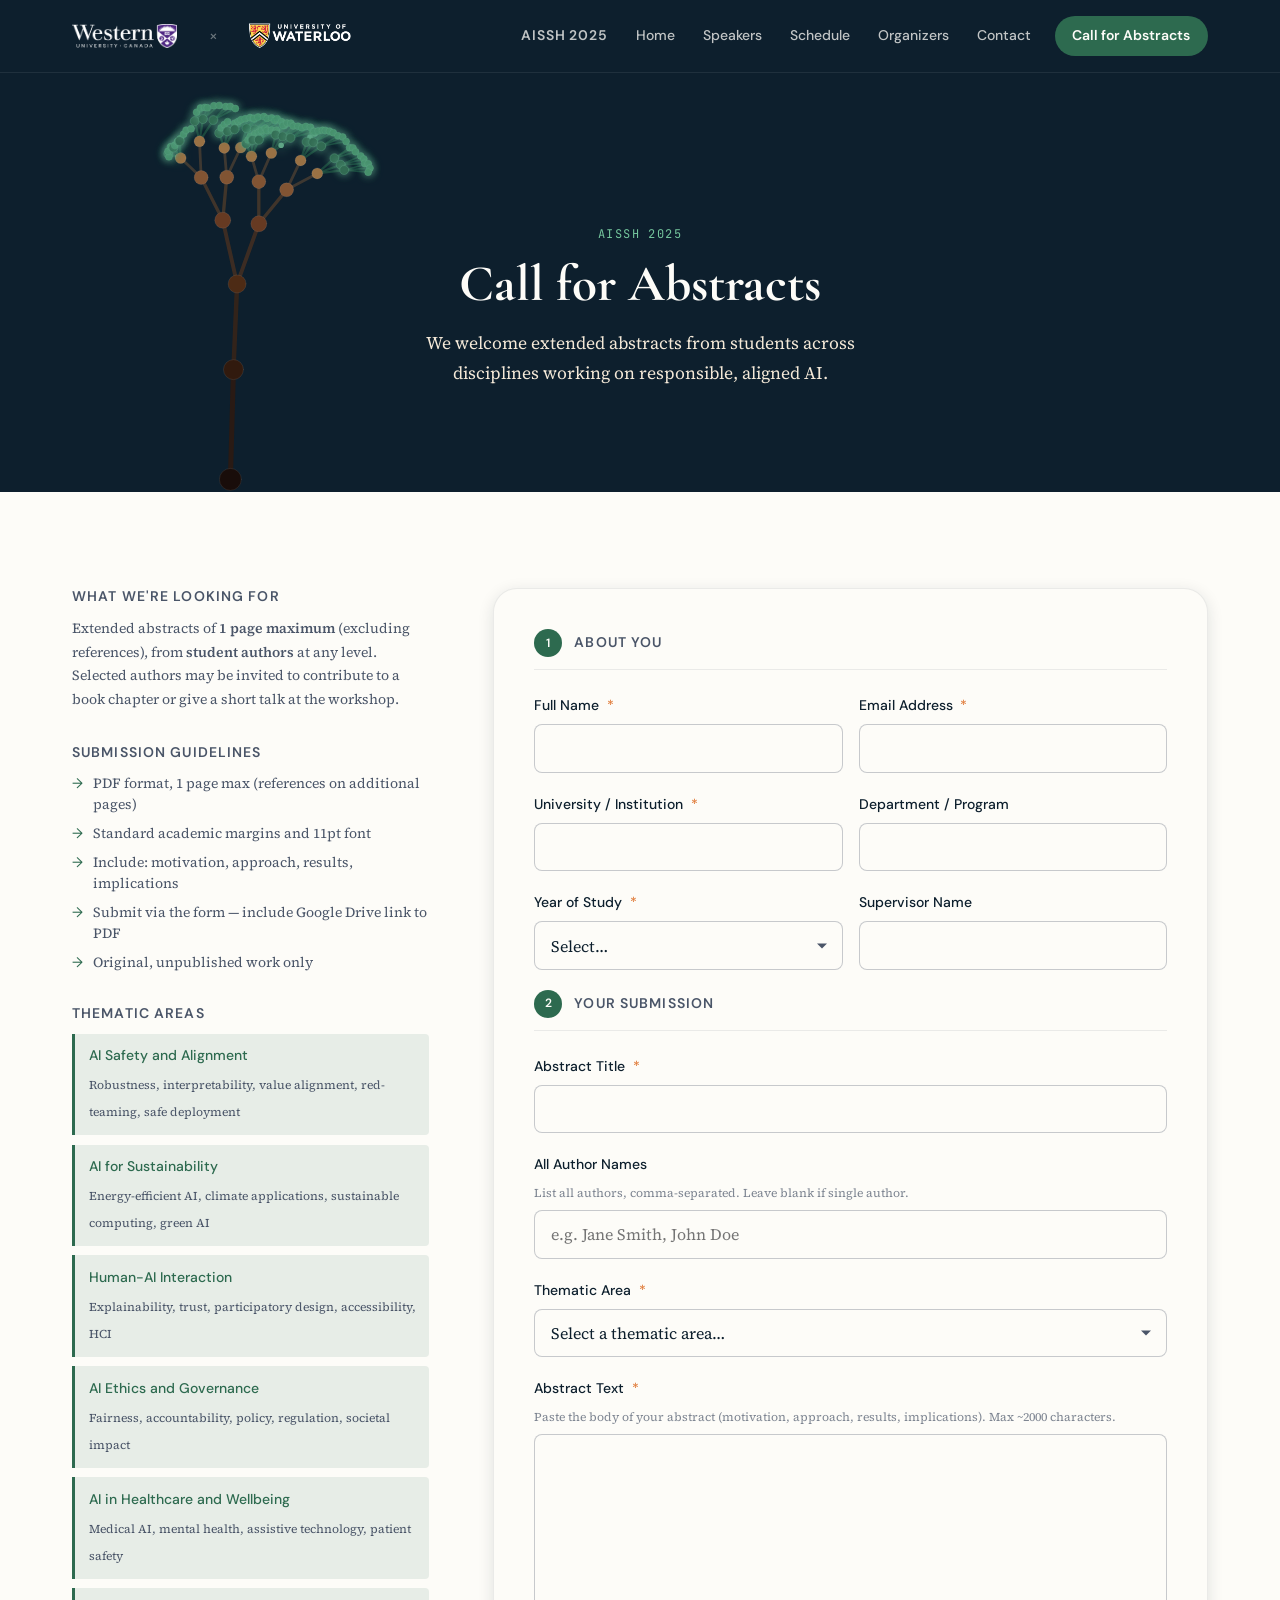
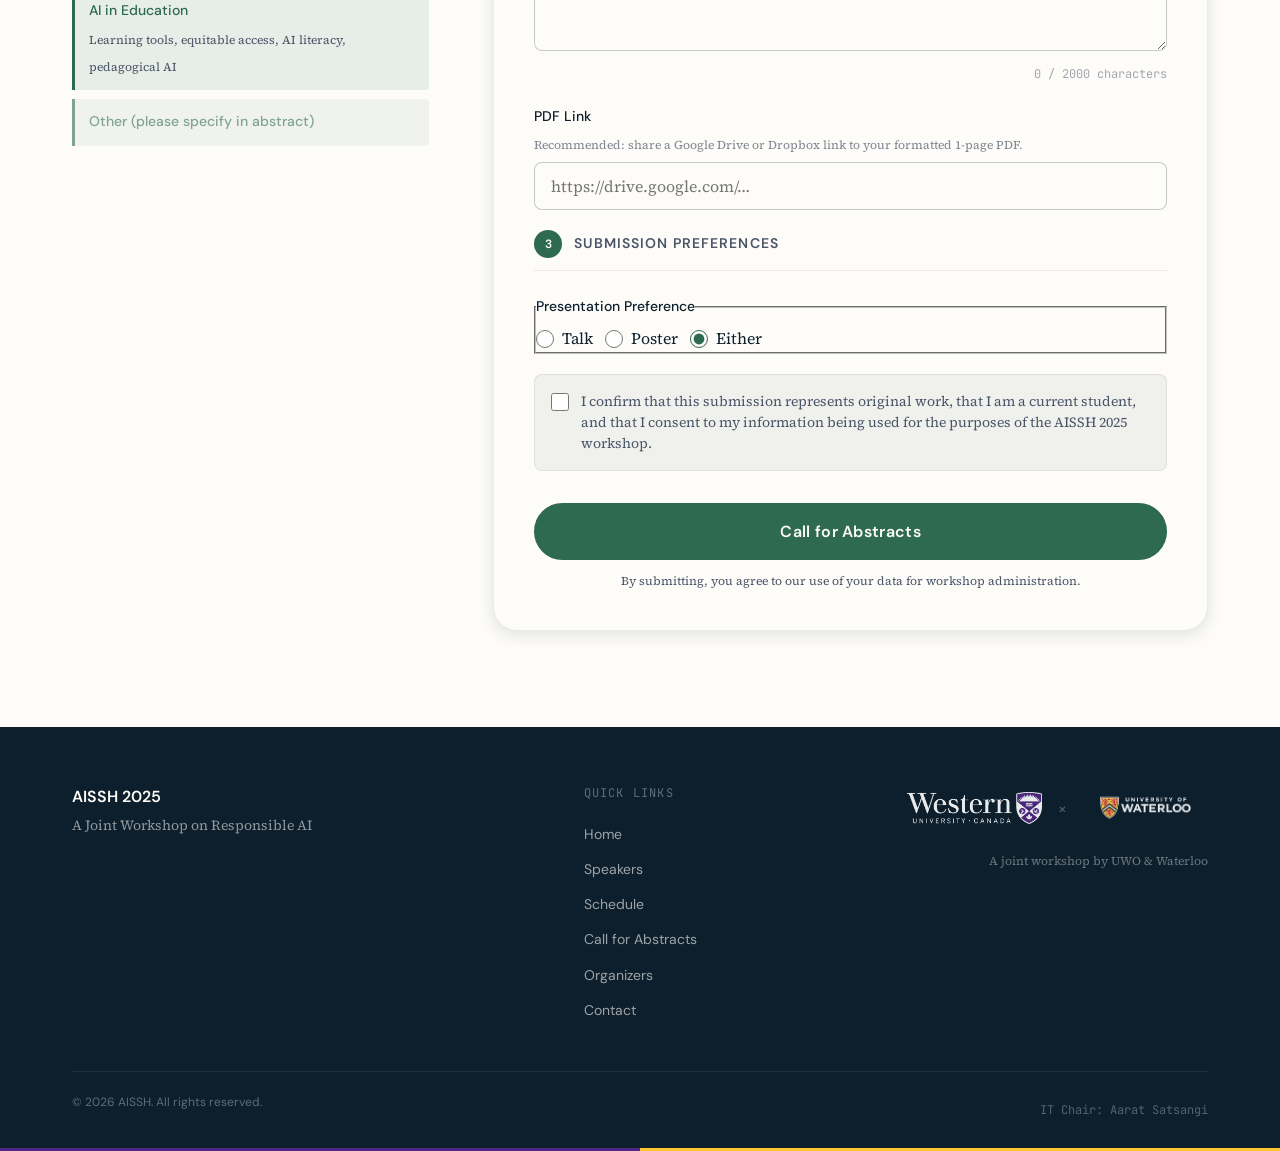
==== call-for-abstracts.html @ 4331b7d3 "Frontend v1 done" ====
<!DOCTYPE html>
<html lang="en">

<head>
  <meta charset="UTF-8">
  <meta name="viewport" content="width=device-width, initial-scale=1.0">
  <meta name="description"
    content="Call for Abstracts — submit your extended abstract to AISSH 2025. Open to students across disciplines working on AI safety, sustainability, and humanity.">
  <title>Call for Abstracts | AISSH 2025</title>

  <link rel="preconnect" href="https://fonts.googleapis.com">
  <link rel="preconnect" href="https://fonts.gstatic.com" crossorigin>
  <link
    href="https://fonts.googleapis.com/css2?family=Cormorant+Garamond:wght@600;700&family=DM+Sans:ital,opsz,wght@0,9..40,400;0,9..40,500;0,9..40,600;1,9..40,400&family=Source+Serif+4:ital,opsz,wght@0,8..60,400;0,8..60,600;1,8..60,400&family=JetBrains+Mono:wght@400&display=swap"
    rel="stylesheet">

  <link rel="stylesheet" href="css/variables.css">
  <link rel="stylesheet" href="css/base.css">
  <link rel="stylesheet" href="css/layout.css">
  <link rel="stylesheet" href="css/hero.css">
  <link rel="stylesheet" href="css/animations.css">
  <link rel="stylesheet" href="css/header.css">
  <link rel="stylesheet" href="css/footer.css">
  <link rel="stylesheet" href="css/form.css">
</head>

<body class="page-cfp">

  <header class="site-header" role="banner">
    <div class="site-header__inner">
      <a href="index.html" class="site-header__logos" aria-label="AISSH 2025 — Home">
        <img src="assets/logos/uwo-logo-rev.png" alt="University of Western Ontario" class="site-header__logo-img">
        <span class="site-header__logo-sep" aria-hidden="true">×</span>
        <img src="assets/logos/waterloo-logo-rev.png" alt="University of Waterloo" class="site-header__logo-img">
      </a>
      <span class="site-header__wordmark" aria-hidden="true">AISSH 2025</span>
      <nav class="site-nav" aria-label="Main navigation">
        <a href="index.html" class="site-nav__link" data-nav-link>Home</a>
        <a href="speakers.html" class="site-nav__link" data-nav-link>Speakers</a>
        <a href="schedule.html" class="site-nav__link" data-nav-link>Schedule</a>
        <a href="organizers.html" class="site-nav__link" data-nav-link>Organizers</a>
        <a href="contact.html" class="site-nav__link" data-nav-link>Contact</a>
        <a href="call-for-abstracts.html" class="site-nav__link site-nav__cta" data-nav-link>Call for Abstracts</a>
      </nav>
      <button class="site-header__hamburger" aria-label="Open navigation menu" aria-expanded="false"
        aria-controls="mobile-nav">
        <span></span><span></span><span></span>
      </button>
    </div>
  </header>

  <nav id="mobile-nav" class="site-nav__mobile" aria-label="Mobile navigation">
    <a href="index.html" class="site-nav__mobile-link" data-nav-link>Home</a>
    <a href="speakers.html" class="site-nav__mobile-link" data-nav-link>Speakers</a>
    <a href="schedule.html" class="site-nav__mobile-link" data-nav-link>Schedule</a>
    <a href="organizers.html" class="site-nav__mobile-link" data-nav-link>Organizers</a>
    <a href="contact.html" class="site-nav__mobile-link" data-nav-link>Contact</a>
    <a href="call-for-abstracts.html" class="site-nav__mobile-cta">Call for Abstracts</a>
  </nav>
  <main id="main-content">

    <!-- Page Hero -->
    <div class="page-hero">
      <canvas id="tree-canvas" class="hero__canvas" aria-hidden="true"></canvas>
      <div class="container">
        <span class="page-hero__label">AISSH 2025</span>
        <h1 class="page-hero__title">Call for Abstracts</h1>
        <p class="page-hero__subtitle">We welcome extended abstracts from students across disciplines working on
          responsible, aligned AI.</p>
      </div>
    </div>

    <section class="section" aria-label="Call for abstracts and submission form">
      <div class="container">
        <div class="cfp-layout">

          <!-- ── Info sidebar ─────────────────────────────── -->
          <aside aria-label="Submission information">

            <div class="cfp-info__section reveal">
              <h2 class="cfp-info__section-title">What We're Looking For</h2>
              <p style="font-size:var(--text-small); color:var(--color-slate); line-height:1.7;">
                Extended abstracts of <strong>1 page maximum</strong> (excluding references), from
                <strong>student authors</strong> at any level. Selected authors may be invited to
                contribute to a book chapter or give a short talk at the workshop.
              </p>
            </div>

            <div class="cfp-info__section reveal anim-delay-1">
              <h2 class="cfp-info__section-title">Submission Guidelines</h2>
              <ul class="cfp-guideline-list">
                <li class="cfp-guideline-item">PDF format, 1 page max (references on additional pages)</li>
                <li class="cfp-guideline-item">Standard academic margins and 11pt font</li>
                <li class="cfp-guideline-item">Include: motivation, approach, results, implications</li>
                <li class="cfp-guideline-item">Submit via the form — include Google Drive link to PDF</li>
                <li class="cfp-guideline-item">Original, unpublished work only</li>
              </ul>
            </div>

            <div class="cfp-info__section reveal anim-delay-2">
              <h2 class="cfp-info__section-title">Thematic Areas</h2>
              <div class="cfp-area-list" id="cfp-areas-list">
                <!-- Injected by form.js reading areas.json -->
                <p style="font-size:var(--text-small); color:var(--color-slate);">Loading…</p>
              </div>
            </div>

          </aside>

          <!-- ── Submission form ───────────────────────────── -->
          <div>
            <div class="submission-form-wrap reveal">

              <!-- Success banner -->
              <div id="form-success" class="form-success-banner" role="alert" aria-live="polite">
                <svg xmlns="http://www.w3.org/2000/svg" width="20" height="20" viewBox="0 0 24 24" fill="none"
                  stroke="currentColor" stroke-width="2" stroke-linecap="round" stroke-linejoin="round"
                  aria-hidden="true">
                  <polyline points="20 6 9 17 4 12" />
                </svg>
                <div>
                  <strong>Your abstract has been received!</strong><br>
                  We'll review your submission and be in touch before the notification date.
                </div>
              </div>

              <!-- Error banner -->
              <div id="form-error" class="form-error-banner" role="alert" aria-live="polite">
                <svg xmlns="http://www.w3.org/2000/svg" width="20" height="20" viewBox="0 0 24 24" fill="none"
                  stroke="currentColor" stroke-width="2" stroke-linecap="round" stroke-linejoin="round"
                  aria-hidden="true">
                  <circle cx="12" cy="12" r="10" />
                  <line x1="12" y1="8" x2="12" y2="12" />
                  <line x1="12" y1="16" x2="12.01" y2="16" />
                </svg>
                <div>There was an issue submitting your form. Please try again or email us directly.</div>
              </div>

              <!-- Hidden iframe for Google Forms POST -->
              <iframe id="submission-iframe" name="submission-iframe" title="Form submission target"
                style="display:none;" aria-hidden="true"></iframe>

              <form id="submission-form" method="POST" action="" target="submission-iframe" novalidate
                aria-label="Abstract submission form">

                <!-- ① About You -->
                <div class="form-group-header">
                  <span class="form-group-number" aria-hidden="true">1</span>
                  <span class="form-group-title">About You</span>
                </div>

                <div class="form-field-row">
                  <div class="form-field">
                    <label class="form-label" for="field-name">Full Name <span class="required"
                        aria-hidden="true">*</span></label>
                    <input class="form-input" type="text" id="field-name" name="entry.NAME" autocomplete="name" required
                      aria-required="true">
                  </div>
                  <div class="form-field">
                    <label class="form-label" for="field-email">Email Address <span class="required"
                        aria-hidden="true">*</span></label>
                    <input class="form-input" type="email" id="field-email" name="entry.EMAIL" autocomplete="email"
                      required aria-required="true">
                  </div>
                </div>

                <div class="form-field-row">
                  <div class="form-field">
                    <label class="form-label" for="field-university">University / Institution <span class="required"
                        aria-hidden="true">*</span></label>
                    <input class="form-input" type="text" id="field-university" name="entry.UNIVERSITY" required
                      aria-required="true">
                  </div>
                  <div class="form-field">
                    <label class="form-label" for="field-department">Department / Program</label>
                    <input class="form-input" type="text" id="field-department" name="entry.DEPARTMENT">
                  </div>
                </div>

                <div class="form-field-row">
                  <div class="form-field">
                    <label class="form-label" for="field-year">Year of Study <span class="required"
                        aria-hidden="true">*</span></label>
                    <div class="form-select-wrap">
                      <select class="form-select" id="field-year" name="entry.YEAR" required aria-required="true">
                        <option value="">Select…</option>
                        <option value="undergrad">Undergraduate</option>
                        <option value="masters">Master's</option>
                        <option value="phd">PhD</option>
                        <option value="postdoc">Postdoctoral</option>
                      </select>
                    </div>
                  </div>
                  <div class="form-field">
                    <label class="form-label" for="field-supervisor">Supervisor Name</label>
                    <input class="form-input" type="text" id="field-supervisor" name="entry.SUPERVISOR">
                  </div>
                </div>

                <!-- ② Your Submission -->
                <div class="form-group-header">
                  <span class="form-group-number" aria-hidden="true">2</span>
                  <span class="form-group-title">Your Submission</span>
                </div>

                <div class="form-field">
                  <label class="form-label" for="field-abstract-title">Abstract Title <span class="required"
                      aria-hidden="true">*</span></label>
                  <input class="form-input" type="text" id="field-abstract-title" name="entry.ABSTRACT_TITLE" required
                    aria-required="true">
                </div>

                <div class="form-field">
                  <label class="form-label" for="field-author-names">All Author Names</label>
                  <span class="form-hint">List all authors, comma-separated. Leave blank if single author.</span>
                  <input class="form-input" type="text" id="field-author-names" name="entry.AUTHORS"
                    placeholder="e.g. Jane Smith, John Doe">
                </div>

                <div class="form-field">
                  <label class="form-label" for="field-area">Thematic Area <span class="required"
                      aria-hidden="true">*</span></label>
                  <div class="form-select-wrap">
                    <select class="form-select" id="field-area" name="entry.AREA" required aria-required="true">
                      <option value="">Select a thematic area…</option>
                      <!-- Injected by form.js -->
                    </select>
                  </div>
                </div>

                <div class="form-field">
                  <label class="form-label" for="field-abstract">Abstract Text <span class="required"
                      aria-hidden="true">*</span></label>
                  <span class="form-hint">Paste the body of your abstract (motivation, approach, results, implications).
                    Max ~2000 characters.</span>
                  <textarea class="form-textarea" id="field-abstract" name="entry.ABSTRACT" rows="8" required
                    aria-required="true" aria-describedby="abstract-char-count"></textarea>
                  <div class="form-char-counter" id="abstract-char-count" aria-live="polite">0 / 2000 characters</div>
                </div>

                <div class="form-field">
                  <label class="form-label" for="field-pdf-link">PDF Link</label>
                  <span class="form-hint">Recommended: share a Google Drive or Dropbox link to your formatted 1-page
                    PDF.</span>
                  <input class="form-input" type="url" id="field-pdf-link" name="entry.PDF_LINK"
                    placeholder="https://drive.google.com/…">
                </div>

                <!-- ③ Preferences -->
                <div class="form-group-header">
                  <span class="form-group-number" aria-hidden="true">3</span>
                  <span class="form-group-title">Submission Preferences</span>
                </div>

                <div class="form-field">
                  <fieldset>
                    <legend class="form-label">Presentation Preference</legend>
                    <div class="form-radio-group" role="radiogroup">
                      <label class="form-radio-item">
                        <input type="radio" name="entry.PREF" value="talk" id="pref-talk">
                        <span>Talk</span>
                      </label>
                      <label class="form-radio-item">
                        <input type="radio" name="entry.PREF" value="poster" id="pref-poster">
                        <span>Poster</span>
                      </label>
                      <label class="form-radio-item">
                        <input type="radio" name="entry.PREF" value="either" id="pref-either" checked>
                        <span>Either</span>
                      </label>
                    </div>
                  </fieldset>
                </div>

                <div class="form-field">
                  <div class="form-checkbox-item">
                    <input type="checkbox" id="field-consent" name="consent" required aria-required="true">
                    <label for="field-consent">
                      I confirm that this submission represents original work, that I am a current student,
                      and that I consent to my information being used for the purposes of the AISSH 2025 workshop.
                    </label>
                  </div>
                </div>

                <!-- Submit -->
                <div class="form-submit-wrap">
                  <button type="submit" class="btn btn-primary form-submit-btn" id="form-submit-btn">
                    Call for Abstracts
                  </button>
                  <p
                    style="font-size:var(--text-caption); color:var(--color-slate); text-align:center; line-height:1.5;">
                    By submitting, you agree to our use of your data for workshop administration.
                  </p>
                </div>

              </form>
            </div>
          </div>

        </div>
      </div>
    </section>



  </main>

  <footer class="site-footer" role="contentinfo">
    <div class="container">
      <div class="site-footer__body">
        <div class="site-footer__identity">
          <p class="site-footer__conf-name">AISSH 2025</p>
          <p class="site-footer__tagline">Aligning AI for Safety, Sustainability, and Humanity</p>
        </div>
        <nav class="site-footer__nav" aria-label="Footer navigation">
          <p class="site-footer__nav-heading">Quick Links</p>
          <ul class="site-footer__nav-list">
            <li><a href="index.html" class="site-footer__nav-link">Home</a></li>
            <li><a href="speakers.html" class="site-footer__nav-link">Speakers</a></li>
            <li><a href="schedule.html" class="site-footer__nav-link">Schedule</a></li>
            <li><a href="call-for-abstracts.html" class="site-footer__nav-link">Call for Abstracts</a></li>
            <li><a href="organizers.html" class="site-footer__nav-link">Organizers</a></li>
            <li><a href="contact.html" class="site-footer__nav-link">Contact</a></li>
          </ul>
        </nav>
        <div class="site-footer__universities">
          <div class="site-footer__uni-strip">
            <img src="assets/logos/uwo-logo-rev.png" alt="University of Western Ontario" class="site-footer__uni-logo">
            <span class="site-footer__uni-sep" aria-hidden="true">×</span>
            <img src="assets/logos/waterloo-logo-rev.png" alt="University of Waterloo" class="site-footer__uni-logo">
          </div>
          <p class="site-footer__uni-label">A joint workshop by UWO &amp; Waterloo</p>
        </div>
      </div>
      <div class="site-footer__bottom">
        <p class="site-footer__copyright">© <span class="footer-year">2025</span> AISSH. All rights reserved.</p>
        <p class="site-footer__credit">IT Chair: Aarat Satsangi</p>
      </div>
    </div>
    <div class="site-footer__uni-bar" aria-hidden="true"></div>
  </footer>

  <script src="js/main.js"></script>
  <script src="js/form.js"></script>
  <script src="js/tree.js"></script>
</body>

</html>
---- css/variables.css ----
/* ============================================================
   VARIABLES.CSS — Design Tokens & CSS Custom Properties
   ============================================================ */

:root {
  /* ——— Colour Palette ——— */
  --color-deep:        #0D1F2D;
  --color-forest:      #2D6A4F;
  --color-sage:        #74C69D;
  --color-sand:        #F4E9D8;
  --color-amber:       #E07B39;
  --color-slate:       #4A5568;
  --color-white:       #FDFCF8;

  /* Transparent variants */
  --color-deep-05:     rgba(13, 31, 45, 0.05);
  --color-deep-08:     rgba(13, 31, 45, 0.08);
  --color-deep-12:     rgba(13, 31, 45, 0.12);
  --color-deep-20:     rgba(13, 31, 45, 0.20);
  --color-forest-10:   rgba(45, 106, 79, 0.10);
  --color-forest-15:   rgba(45, 106, 79, 0.15);
  --color-amber-10:    rgba(224, 123, 57, 0.10);
  --color-amber-15:    rgba(224, 123, 57, 0.15);
  --color-white-10:    rgba(253, 252, 248, 0.10);
  --color-white-80:    rgba(253, 252, 248, 0.80);

  /* University Accents — footer & co-branding only */
  --color-uwo:         #4F2683;
  --color-waterloo:    #FFC72C;

  /* ——— Typography ——— */
  --font-display: 'Cormorant Garamond', Georgia, 'Times New Roman', serif;
  --font-heading:  'DM Sans', system-ui, -apple-system, sans-serif;
  --font-body:     'Source Serif 4', Georgia, 'Times New Roman', serif;
  --font-mono:     'JetBrains Mono', 'Courier New', Courier, monospace;

  /* ——— Type Scale ——— */
  --text-hero:    clamp(2.8rem, 6vw, 5rem);
  --text-h2:      clamp(1.75rem, 3vw, 2.5rem);
  --text-h3:      clamp(1.2rem, 2vw, 1.5rem);
  --text-body:    1rem;
  --text-small:   0.875rem;
  --text-caption: 0.75rem;

  /* ——— Line Heights ——— */
  --lh-hero:  1.05;
  --lh-h2:    1.2;
  --lh-h3:    1.3;
  --lh-body:  1.7;

  /* ——— Spacing ——— */
  --section-py:     clamp(4rem, 8vw, 6rem);
  --container-max:  1200px;
  --container-px:   clamp(1rem, 4vw, 2rem);
  --card-gap:       1.5rem;
  --header-height:  72px;

  /* ——— Border Radius ——— */
  --radius-sm:   4px;
  --radius-md:   8px;
  --radius-lg:   16px;
  --radius-xl:   24px;
  --radius-full: 9999px;

  /* ——— Shadows ——— */
  --shadow-sm:  0 1px 3px var(--color-deep-08);
  --shadow-md:  0 4px 16px var(--color-deep-12);
  --shadow-lg:  0 8px 32px var(--color-deep-20);

  /* ——— Transitions ——— */
  --transition-fast: 150ms ease;
  --transition-base: 300ms ease;
  --transition-slow: 500ms ease;

  /* ——— Z-Index Scale ——— */
  --z-base:    1;
  --z-card:    10;
  --z-header:  100;
  --z-modal:   200;
  --z-overlay: 190;
}
---- css/base.css ----
/* ============================================================
   BASE.CSS — Reset, Typography, Global Element Styles
   ============================================================ */

/* ——— CSS Reset ——— */
*, *::before, *::after {
  box-sizing: border-box;
  margin: 0;
  padding: 0;
}

html {
  scroll-behavior: smooth;
  font-size: 16px;
  -webkit-text-size-adjust: 100%;
}

body {
  font-family: var(--font-body);
  font-size: var(--text-body);
  line-height: var(--lh-body);
  color: var(--color-deep);
  background-color: var(--color-white);
  -webkit-font-smoothing: antialiased;
  -moz-osx-font-smoothing: grayscale;
}

img, svg, video {
  display: block;
  max-width: 100%;
}

a {
  color: var(--color-forest);
  text-decoration: none;
  transition: color var(--transition-fast);
}

a:hover {
  color: var(--color-amber);
}

a:focus-visible {
  outline: 2px solid var(--color-amber);
  outline-offset: 3px;
  border-radius: var(--radius-sm);
}

ul, ol {
  list-style: none;
}

button {
  cursor: pointer;
  border: none;
  background: none;
  font-family: inherit;
}

button:focus-visible {
  outline: 2px solid var(--color-amber);
  outline-offset: 3px;
  border-radius: var(--radius-sm);
}

input, textarea, select {
  font-family: inherit;
  font-size: inherit;
}

/* ——— Typography ——— */
h1, h2, h3, h4, h5, h6 {
  font-family: var(--font-heading);
  line-height: var(--lh-h2);
  color: var(--color-deep);
}

h1 { font-size: var(--text-h2); font-weight: 600; }
h2 { font-size: var(--text-h2); font-weight: 600; }
h3 { font-size: var(--text-h3); font-weight: 500; line-height: var(--lh-h3); }

p { margin-bottom: 1rem; }
p:last-child { margin-bottom: 0; }

strong { font-weight: 600; }
em { font-style: italic; }

/* ——— Section Heading Pattern ——— */
.section-label {
  font-family: var(--font-mono);
  font-size: var(--text-caption);
  letter-spacing: 0.12em;
  text-transform: uppercase;
  color: var(--color-forest);
  margin-bottom: 0.5rem;
  display: block;
}

.section-title {
  font-family: var(--font-heading);
  font-size: var(--text-h2);
  font-weight: 600;
  color: var(--color-deep);
  line-height: var(--lh-h2);
  margin-bottom: 1rem;
}

.section-subtitle {
  font-family: var(--font-body);
  font-size: 1.1rem;
  color: var(--color-slate);
  line-height: var(--lh-body);
  max-width: 56ch;
}

/* ——— Split Rule Divider ——— */
.split-rule {
  display: flex;
  height: 3px;
  border: none;
  margin: 0;
  gap: 0;
}

.split-rule::before,
.split-rule,
.split-rule::after {
  content: '';
  display: block;
}

/* Used as a standalone element */
hr.split-rule {
  width: 100%;
  height: 3px;
  background: linear-gradient(
    to right,
    var(--color-forest) 33.3%,
    var(--color-deep)   33.3% 66.6%,
    var(--color-amber)  66.6%
  );
  border: none;
  margin: 0;
}

/* ——— Button Styles ——— */
.btn {
  display: inline-flex;
  align-items: center;
  gap: 0.5rem;
  padding: 0.75rem 1.5rem;
  border-radius: var(--radius-full);
  font-family: var(--font-heading);
  font-size: var(--text-small);
  font-weight: 600;
  letter-spacing: 0.02em;
  text-decoration: none;
  transition: background-color var(--transition-base),
              color var(--transition-base),
              box-shadow var(--transition-base),
              transform var(--transition-fast);
  cursor: pointer;
  border: 2px solid transparent;
}

.btn:hover {
  transform: translateY(-2px);
}

.btn:active {
  transform: translateY(0);
}

.btn-primary {
  background-color: var(--color-forest);
  color: var(--color-white);
  border-color: var(--color-forest);
}

.btn-primary:hover {
  background-color: #245c42;
  border-color: #245c42;
  color: var(--color-white);
  box-shadow: var(--shadow-md);
}

.btn-outline {
  background-color: transparent;
  color: var(--color-white);
  border-color: var(--color-white);
}

.btn-outline:hover {
  background-color: var(--color-white);
  color: var(--color-deep);
  box-shadow: var(--shadow-md);
}

.btn-outline-dark {
  background-color: transparent;
  color: var(--color-deep);
  border-color: var(--color-deep);
}

.btn-outline-dark:hover {
  background-color: var(--color-deep);
  color: var(--color-white);
}

.btn-amber {
  background-color: var(--color-amber);
  color: var(--color-white);
  border-color: var(--color-amber);
}

.btn-amber:hover {
  background-color: #c96a2a;
  border-color: #c96a2a;
  color: var(--color-white);
  box-shadow: var(--shadow-md);
}

/* ——— Badge ——— */
.badge {
  display: inline-flex;
  align-items: center;
  padding: 0.2rem 0.65rem;
  border-radius: var(--radius-full);
  font-family: var(--font-mono);
  font-size: var(--text-caption);
  font-weight: 400;
  letter-spacing: 0.04em;
  text-transform: uppercase;
}

.badge-confirmed {
  background-color: var(--color-forest-10);
  color: var(--color-forest);
}

/* ——— Utilities ——— */
.visually-hidden {
  position: absolute;
  width: 1px;
  height: 1px;
  margin: -1px;
  padding: 0;
  overflow: hidden;
  clip: rect(0, 0, 0, 0);
  white-space: nowrap;
  border: 0;
}

.text-center { text-align: center; }
.text-left   { text-align: left; }

.mt-sm { margin-top: 0.5rem; }
.mt-md { margin-top: 1rem; }
.mt-lg { margin-top: 2rem; }
---- css/layout.css ----
/* ============================================================
   LAYOUT.CSS — Containers, Grid, Section Wrappers
   ============================================================ */

/* ——— Container ——— */
.container {
  width: 100%;
  max-width: var(--container-max);
  margin-inline: auto;
  padding-inline: var(--container-px);
}

/* ——— Section Wrapper ——— */
.section {
  padding-block: var(--section-py);
}

.section--sand {
  background-color: var(--color-sand);
}

.section--deep {
  background-color: var(--color-deep);
  color: var(--color-white);
}

.section--forest {
  background-color: var(--color-forest);
  color: var(--color-white);
}

/* ——— Section Header ——— */
.section-header {
  margin-bottom: 3rem;
}

.section-header--center {
  text-align: center;
}

.section-header--center .section-subtitle {
  margin-inline: auto;
}

/* ——— Page Hero (inner pages) ——— */
.page-hero {
  background-color: var(--color-deep);
  color: var(--color-white);
  padding-top: calc(var(--header-height) + 5rem);
  padding-bottom: 4.5rem;
  min-height: 420px;
  position: relative;
  overflow: hidden;
}

.page-hero::before {
  display: none;
}

.page-hero .container {
  position: relative;
  z-index: 2;                 /* above canvas (z-index:0) */
  text-align: center;
  width: 100%;
}

.page-hero__label {
  font-family: var(--font-mono);
  font-size: var(--text-caption);
  letter-spacing: 0.12em;
  text-transform: uppercase;
  color: var(--color-sage);
  display: block;
  margin-bottom: 0.75rem;
}

.page-hero__title {
  font-family: var(--font-display);
  font-size: clamp(2rem, 4vw, 3.5rem);
  font-weight: 700;
  line-height: 1.1;
  color: var(--color-white);
  margin-bottom: 1rem;
}

.page-hero__subtitle {
  font-family: var(--font-body);
  font-size: 1.1rem;
  color: var(--color-sand);
  max-width: 52ch;
  line-height: var(--lh-body);
  margin-inline: auto;        /* centre the constrained subtitle */
}

/* ——— Divider ——— */
.section-divider {
  margin-block: 0;
}

/* ——— Card Grids ——— */
.card-grid {
  display: grid;
  gap: var(--card-gap);
}

.card-grid--3 {
  grid-template-columns: repeat(3, 1fr);
}

.card-grid--2 {
  grid-template-columns: repeat(2, 1fr);
}

.card-grid--4 {
  grid-template-columns: repeat(4, 1fr);
}

/* ——— Responsive Grid Breakpoints ——— */
@media (max-width: 1024px) {
  .card-grid--4 { grid-template-columns: repeat(2, 1fr); }
  .card-grid--3 { grid-template-columns: repeat(2, 1fr); }
}

@media (max-width: 640px) {
  .card-grid--4,
  .card-grid--3,
  .card-grid--2 { grid-template-columns: 1fr; }
}

/* ——— Two Column Layout ——— */
.two-col {
  display: grid;
  grid-template-columns: 1fr 1fr;
  gap: 4rem;
  align-items: start;
}

@media (max-width: 768px) {
  .two-col {
    grid-template-columns: 1fr;
    gap: 2rem;
  }
}

/* ——— Flex utilities ——— */
.flex-center {
  display: flex;
  align-items: center;
  justify-content: center;
}

.flex-between {
  display: flex;
  align-items: center;
  justify-content: space-between;
}

.flex-gap-sm { gap: 0.5rem; }
.flex-gap-md { gap: 1rem; }
.flex-gap-lg { gap: 1.5rem; }

/* ——— Main content offset for sticky header ——— */
main {
  padding-top: var(--header-height);
}

/* Home page hero doesn't need offset — it's full-viewport */
body.page-home main {
  padding-top: 0;
}
---- css/hero.css ----
/* ============================================================
   HERO.CSS — Homepage Hero Section
   ============================================================ */

.hero {
  position: relative;
  min-height: 100svh;
  min-height: 100vh;
  display: flex;
  flex-direction: column;
  justify-content: center;
  background-color: var(--color-deep);
  background-image:
    radial-gradient(ellipse 80% 60% at 20% 40%, rgba(45, 106, 79, 0.12) 0%, transparent 70%);
  overflow: hidden;
  color: var(--color-white);
}

/* ——— Neural-tree canvas ——— */
.hero__canvas {
  position: absolute;
  inset: 0;
  width: 100%;
  height: 100%;
  pointer-events: none;
  z-index: 0;
  opacity: 0.8; /* matches ctrl-trees default value */
  transition: opacity 0.1s;
}


/* ——— Background texture (disabled) ——— */
.hero__texture {
  display: none;
}

/* Bottom gradient overlay removed */

/* ——— Content — centered above the tree ——— */
.hero__content {
  position: relative;
  z-index: 2;
  width: 100%;
  max-width: var(--container-max);
  margin-inline: auto;
  padding-inline: var(--container-px);
  padding-top: calc(var(--header-height) + 2rem);
  padding-bottom: 6rem;
  text-align: center;
}

/* ——— Pre-headline tag ——— */
.hero__eyebrow {
  display: inline-flex;
  align-items: center;
  justify-content: center;
  gap: 0.5rem;
  font-family: var(--font-mono);
  font-size: var(--text-caption);
  letter-spacing: 0.12em;
  text-transform: uppercase;
  color: var(--color-sage);
  margin-bottom: 1.5rem;
}

.hero__eyebrow::before {
  content: '';
  display: block;
  width: 24px;
  height: 1px;
  background-color: var(--color-sage);
}

/* ——— Headline ——— */
.hero__headline {
  font-family: var(--font-display);
  font-size: var(--text-hero);
  font-weight: 700;
  line-height: var(--lh-hero);
  color: var(--color-white);
  margin-bottom: 1.25rem;
  max-width: 18ch;
  margin-inline: auto; /* centre the constrained headline */
}

/* Stagger animation on words */
.hero__headline .word {
  display: inline-block;
  animation: fadeInUp 0.7s ease both;
}

/* ——— Subline ——— */
.hero__subline {
  font-family: var(--font-heading);
  font-size: clamp(1rem, 2vw, 1.2rem);
  color: rgba(253, 252, 248, 0.65);
  margin-bottom: 2.5rem;
  max-width: 48ch;
  line-height: 1.6;
  margin-inline: auto;
}

/* ——— CTA group ——— */
.hero__ctas {
  display: flex;
  align-items: center;
  justify-content: center;
  gap: 1rem;
  flex-wrap: wrap;
}

/* ——— Scroll chevron ——— */
.hero__scroll {
  position: absolute;
  bottom: 2.5rem;
  left: 50%;
  transform: translateX(-50%);
  z-index: 3;
  display: flex;
  flex-direction: column;
  align-items: center;
  gap: 0.35rem;
  color: rgba(253, 252, 248, 0.35);
  font-family: var(--font-mono);
  font-size: var(--text-caption);
  letter-spacing: 0.1em;
  text-transform: uppercase;
  text-decoration: none;
}

.hero__scroll svg {
  animation: chevronBounce 1.8s ease-in-out infinite;
}


/* ——— Decorative accent line ——— */
.hero__accent {
  display: block;
  width: 64px;
  height: 3px;
  background: linear-gradient(to right, var(--color-forest), var(--color-amber));
  border-radius: var(--radius-full);
  margin-bottom: 2rem;
  margin-inline: auto;
}

/* ——— Responsive ——— */
@media (max-width: 768px) {
  .hero__content {
    max-width: 100%;
    padding-bottom: 5rem;
  }

  .hero__ctas {
    flex-direction: column;
    align-items: center;
  }

  .hero__scroll {
    bottom: 1.5rem;
  }
}
---- css/animations.css ----
/* ============================================================
   ANIMATIONS.CSS — Keyframes & Motion Utilities
   ============================================================ */

/* ——— Keyframes ——— */
@keyframes fadeInUp {
  from { opacity: 0; transform: translateY(24px); }
  to   { opacity: 1; transform: translateY(0); }
}

@keyframes fadeIn {
  from { opacity: 0; }
  to   { opacity: 1; }
}

@keyframes slideInLeft {
  from { opacity: 0; transform: translateX(-24px); }
  to   { opacity: 1; transform: translateX(0); }
}

@keyframes slideInRight {
  from { opacity: 0; transform: translateX(24px); }
  to   { opacity: 1; transform: translateX(0); }
}

@keyframes chevronBounce {
  0%, 100% { transform: translateY(0); }
  50%       { transform: translateY(6px); }
}

@keyframes pulseRing {
  0%   { transform: scale(1);   opacity: 0.6; }
  100% { transform: scale(1.4); opacity: 0; }
}

@keyframes spinnerRotate {
  to { transform: rotate(360deg); }
}

/* ——— Animation Utility Classes ——— */
.anim-fade-up {
  animation: fadeInUp 0.7s ease both;
}

.anim-delay-1 { animation-delay: 0.1s; }
.anim-delay-2 { animation-delay: 0.2s; }
.anim-delay-3 { animation-delay: 0.35s; }
.anim-delay-4 { animation-delay: 0.5s; }
.anim-delay-5 { animation-delay: 0.65s; }

.anim-fade-in {
  animation: fadeIn 0.6s ease both;
}

/* ——— Scroll-triggered reveal (JS adds .revealed) ——— */
.reveal {
  opacity: 0;
  transform: translateY(20px);
  transition: opacity 0.6s ease, transform 0.6s ease;
}
.reveal.revealed {
  opacity: 1;
  transform: translateY(0);
}

/* ——— Respect reduced motion ——— */
@media (prefers-reduced-motion: reduce) {
  *,
  *::before,
  *::after {
    animation-duration: 0.01ms !important;
    animation-iteration-count: 1 !important;
    transition-duration: 0.01ms !important;
  }

  .reveal {
    opacity: 1;
    transform: none;
    transition: none;
  }
}
---- css/header.css ----
/* ============================================================
   HEADER.CSS — Sticky Navigation
   ============================================================ */

.site-header {
  position: fixed;
  top: 0;
  left: 0;
  right: 0;
  height: var(--header-height);
  z-index: var(--z-header);
  transition: background-color var(--transition-base),
    box-shadow var(--transition-base),
    backdrop-filter var(--transition-base);
}

/* Transparent state (on hero) */
.site-header--transparent {
  background-color: transparent;
}

/* Solid state (after scroll) */
.site-header--solid {
  background-color: var(--color-deep);
  box-shadow: 0 1px 0 rgba(253, 252, 248, 0.08);
  backdrop-filter: blur(12px);
}

/* Non-home pages always solid */
.site-header--always-solid {
  background-color: var(--color-deep);
  box-shadow: 0 1px 0 rgba(253, 252, 248, 0.08);
}

/* ——— Inner layout — 3-column grid ——— */
.site-header__inner {
  display: grid;
  grid-template-columns: 1fr auto 1fr;
  align-items: center;
  height: 100%;
  padding-inline: var(--container-px);
  max-width: var(--container-max);
  margin-inline: auto;
  gap: 1rem;
}

/* ——— Logo Strip ——— */
.site-header__logos {
  display: flex;
  align-items: center;
  gap: 0.75rem;
  text-decoration: none;
  flex-shrink: 0;
}

.site-header__logo-img {
  width: auto;
  max-width: 250px;
  object-fit: contain;
  object-position: center;
  vertical-align: middle;
}

.site-header__logo-img[src*="uwo"] {
  height: 25px;
  margin-right: 20px;
  /* Western logo is wide/tall, visually shrink it slightly */
}

.site-header__logo-img[src*="waterloo"] {
  height: 56px;
  /* Waterloo logo is mostly padding/wide, visually scale it up */
}

.site-header__logo-sep {
  font-family: var(--font-heading);
  font-size: 1rem;
  color: rgba(253, 252, 248, 0.4);
  user-select: none;
}

/* ——— Wordmark (centre column) ——— */
.site-header__wordmark {
  font-family: var(--font-heading);
  font-size: var(--text-small);
  font-weight: 600;
  letter-spacing: 0.06em;
  text-transform: uppercase;
  color: rgba(253, 252, 248, 0.75);
  white-space: nowrap;
  pointer-events: none;
  text-align: center;
  /* No position:absolute — sits naturally in centre grid column */
}

/* ——— Navigation (right column) ——— */
.site-nav {
  display: flex;
  align-items: center;
  justify-content: flex-end;
  gap: 0.25rem;
}

.site-nav__link {
  font-family: var(--font-heading);
  font-size: var(--text-small);
  font-weight: 500;
  color: rgba(253, 252, 248, 0.75);
  padding: 0.4rem 0.75rem;
  border-radius: var(--radius-sm);
  text-decoration: none;
  transition: color var(--transition-fast), background-color var(--transition-fast);
}

.site-nav__link:hover,
.site-nav__link[aria-current="page"] {
  color: var(--color-white);
  background-color: var(--color-white-10);
}

.site-nav__cta {
  margin-left: 0.5rem;
  padding: 0.5rem 1.1rem;
  background-color: var(--color-forest);
  color: var(--color-white) !important;
  border-radius: var(--radius-full);
  font-weight: 600;
  font-size: var(--text-small);
  font-family: var(--font-heading);
  white-space: nowrap;
  transition: background-color var(--transition-base), transform var(--transition-fast);
}

.site-nav__cta:hover {
  background-color: #245c42;
  transform: translateY(-1px);
  color: var(--color-white);
  background-color: #245c42 !important;
}

/* ——— Hamburger (mobile) ——— */
.site-header__hamburger {
  display: none;
  flex-direction: column;
  justify-content: center;
  align-items: center;
  width: 44px;
  height: 44px;
  gap: 5px;
  cursor: pointer;
  background: none;
  border: none;
  padding: 0;
}

.site-header__hamburger span {
  display: block;
  width: 22px;
  height: 2px;
  background-color: var(--color-white);
  border-radius: 2px;
  transition: transform var(--transition-base), opacity var(--transition-base);
}

.site-header__hamburger[aria-expanded="true"] span:nth-child(1) {
  transform: translateY(7px) rotate(45deg);
}

.site-header__hamburger[aria-expanded="true"] span:nth-child(2) {
  opacity: 0;
}

.site-header__hamburger[aria-expanded="true"] span:nth-child(3) {
  transform: translateY(-7px) rotate(-45deg);
}

/* ——— Mobile Drawer ——— */
.site-nav__mobile {
  display: none;
  position: fixed;
  top: var(--header-height);
  left: 0;
  right: 0;
  background-color: var(--color-deep);
  border-top: 1px solid rgba(253, 252, 248, 0.08);
  padding: 1.5rem var(--container-px) 2rem;
  z-index: calc(var(--z-header) - 1);
  animation: fadeIn 0.2s ease;
}

.site-nav__mobile.is-open {
  display: block;
}

.site-nav__mobile-link {
  display: block;
  font-family: var(--font-heading);
  font-size: 1.1rem;
  font-weight: 500;
  color: rgba(253, 252, 248, 0.8);
  padding: 0.85rem 0;
  border-bottom: 1px solid rgba(253, 252, 248, 0.06);
  text-decoration: none;
  transition: color var(--transition-fast);
}

.site-nav__mobile-link:hover,
.site-nav__mobile-link[aria-current="page"] {
  color: var(--color-sage);
}

.site-nav__mobile-cta {
  display: inline-block;
  margin-top: 1.25rem;
  background-color: var(--color-forest);
  color: var(--color-white);
  padding: 0.75rem 1.5rem;
  border-radius: var(--radius-full);
  font-family: var(--font-heading);
  font-size: 1rem;
  font-weight: 600;
  text-decoration: none;
}

/* ——— Responsive ——— */
@media (max-width: 768px) {
  .site-header__inner {
    grid-template-columns: 1fr auto;
    /* logos | hamburger */
  }

  .site-nav {
    display: none;
  }

  .site-header__hamburger {
    display: flex;
  }

  .site-header__wordmark {
    display: none;
  }
}

@media (max-width: 480px) {
  .site-header__logo-img[src*="uwo"] {
    height: 20px;
    margin-right: 10px;
  }
  .site-header__logo-img[src*="waterloo"] {
    height: 42px;
  }
}
---- css/footer.css ----
/* ============================================================
   FOOTER.CSS — Site Footer
   ============================================================ */

.site-footer {
  background-color: var(--color-deep);
  color: rgba(253, 252, 248, 0.7);
  padding-top: 3.5rem;
}

/* ——— Main footer body ——— */
.site-footer__body {
  display: grid;
  grid-template-columns: 1fr auto 1fr;
  gap: 3rem;
  padding-bottom: 3rem;
  border-bottom: 1px solid rgba(253, 252, 248, 0.08);
  align-items: start;
}

/* Left: Identity */
.site-footer__conf-name {
  font-family: var(--font-heading);
  font-size: 1rem;
  font-weight: 600;
  color: var(--color-white);
  margin-bottom: 0.25rem;
}

.site-footer__tagline {
  font-family: var(--font-body);
  font-size: var(--text-small);
  color: rgba(253, 252, 248, 0.55);
  margin-bottom: 1.25rem;
  line-height: 1.5;
}

.site-footer__contact-list {
  display: flex;
  flex-direction: column;
  gap: 0.4rem;
}

.site-footer__contact-item {
  display: flex;
  align-items: center;
  gap: 0.5rem;
  font-family: var(--font-heading);
  font-size: var(--text-small);
}

.site-footer__contact-item svg {
  flex-shrink: 0;
  color: var(--color-sage);
}

.site-footer__contact-item a {
  color: rgba(253, 252, 248, 0.65);
  text-decoration: none;
  transition: color var(--transition-fast);
}

.site-footer__contact-item a:hover {
  color: var(--color-sage);
}

/* Centre: Quick links */
.site-footer__nav-heading {
  font-family: var(--font-mono);
  font-size: var(--text-caption);
  letter-spacing: 0.1em;
  text-transform: uppercase;
  color: rgba(253, 252, 248, 0.35);
  margin-bottom: 1rem;
}

.site-footer__nav-list {
  display: flex;
  flex-direction: column;
  gap: 0.5rem;
}

.site-footer__nav-link {
  font-family: var(--font-heading);
  font-size: var(--text-small);
  color: rgba(253, 252, 248, 0.6);
  text-decoration: none;
  transition: color var(--transition-fast);
}

.site-footer__nav-link:hover {
  color: var(--color-sage);
}

/* Right: University logos */
.site-footer__universities {
  display: flex;
  flex-direction: column;
  align-items: flex-end;
  gap: 1.25rem;
}

.site-footer__uni-strip {
  display: flex;
  align-items: center;
  gap: 1rem;
}

.site-footer__uni-logo {
  width: auto;
  max-width: 250px;
  object-fit: contain;
  object-position: center;
  vertical-align: middle;
  opacity: 0.9;
}

.site-footer__uni-logo[src*="uwo"] {
  height: 32px;
}

.site-footer__uni-logo[src*="waterloo"] {
  height: 50px;
}

.site-footer__uni-sep {
  font-family: var(--font-heading);
  font-size: 1rem;
  color: rgba(253, 252, 248, 0.3);
}

.site-footer__uni-label {
  font-family: var(--font-body);
  font-size: var(--text-caption);
  color: rgba(253, 252, 248, 0.4);
  text-align: right;
  line-height: 1.4;
}

/* ——— Footer bottom bar ——— */
.site-footer__bottom {
  padding-block: 1.25rem;
  display: flex;
  align-items: center;
  justify-content: space-between;
  gap: 1rem;
  flex-wrap: wrap;
}

.site-footer__copyright {
  font-family: var(--font-heading);
  font-size: var(--text-caption);
  color: rgba(253, 252, 248, 0.35);
}

.site-footer__credit {
  font-family: var(--font-mono);
  font-size: var(--text-caption);
  color: rgba(253, 252, 248, 0.3);
}

/* ——— University accent strip ——— */
.site-footer__uni-bar {
  height: 3px;
  background: linear-gradient(to right,
      var(--color-uwo) 50%,
      var(--color-waterloo) 50%);
}

/* ——— Responsive ——— */
@media (max-width: 900px) {
  .site-footer__body {
    grid-template-columns: 1fr 1fr;
  }

  .site-footer__universities {
    grid-column: 1 / -1;
    align-items: flex-start;
  }
}

@media (max-width: 560px) {
  .site-footer__body {
    grid-template-columns: 1fr;
    gap: 2rem;
  }

  .site-footer__universities {
    align-items: flex-start;
  }

  .site-footer__bottom {
    flex-direction: column;
    align-items: flex-start;
    gap: 0.5rem;
  }
}
---- css/form.css ----
/* ============================================================
   FORM.CSS — Abstract Submission Form
   ============================================================ */

/* ——— Page layout ——— */
.cfp-layout {
  display: grid;
  grid-template-columns: 1fr 2fr;
  gap: 4rem;
  align-items: start;
}

@media (max-width: 900px) {
  .cfp-layout {
    grid-template-columns: 1fr;
    gap: 2.5rem;
  }
}

/* ——— Info sidebar ——— */
.cfp-info__section {
  margin-bottom: 2rem;
}

.cfp-info__section-title {
  font-family: var(--font-heading);
  font-size: var(--text-small);
  font-weight: 600;
  text-transform: uppercase;
  letter-spacing: 0.08em;
  color: var(--color-slate);
  margin-bottom: 0.75rem;
}

.cfp-area-list {
  display: flex;
  flex-direction: column;
  gap: 0.6rem;
}

.cfp-area-item {
  padding: 0.65rem 0.85rem;
  border-left: 3px solid var(--color-forest);
  background-color: var(--color-forest-10);
  border-radius: 0 var(--radius-sm) var(--radius-sm) 0;
}

.cfp-area-item__label {
  font-family: var(--font-heading);
  font-size: var(--text-small);
  font-weight: 500;
  color: var(--color-forest);
  display: block;
  margin-bottom: 0.15rem;
}

.cfp-area-item__desc {
  font-family: var(--font-body);
  font-size: var(--text-caption);
  color: var(--color-slate);
  line-height: 1.4;
}

.cfp-guideline-list {
  display: flex;
  flex-direction: column;
  gap: 0.5rem;
}

.cfp-guideline-item {
  display: flex;
  gap: 0.6rem;
  font-family: var(--font-body);
  font-size: var(--text-small);
  color: var(--color-slate);
  line-height: 1.5;
}

.cfp-guideline-item::before {
  content: '→';
  color: var(--color-forest);
  flex-shrink: 0;
  font-family: var(--font-heading);
}

/* ——— Form container ——— */
.submission-form-wrap {
  background-color: var(--color-white);
  border-radius: var(--radius-xl);
  padding: 2.5rem;
  box-shadow: var(--shadow-md);
  border: 1px solid var(--color-deep-08);
}

@media (max-width: 560px) {
  .submission-form-wrap {
    padding: 1.5rem;
    border-radius: var(--radius-lg);
  }
}

/* ——— Form group header ——— */
.form-group-header {
  display: flex;
  align-items: center;
  gap: 0.75rem;
  margin-bottom: 1.5rem;
  padding-bottom: 0.75rem;
  border-bottom: 1px solid var(--color-deep-08);
}

.form-group-header + .form-group-header {
  margin-top: 2rem;
}

.form-group-number {
  width: 28px;
  height: 28px;
  border-radius: 50%;
  background-color: var(--color-forest);
  color: var(--color-white);
  font-family: var(--font-heading);
  font-size: var(--text-caption);
  font-weight: 600;
  display: flex;
  align-items: center;
  justify-content: center;
  flex-shrink: 0;
}

.form-group-title {
  font-family: var(--font-heading);
  font-size: var(--text-small);
  font-weight: 600;
  text-transform: uppercase;
  letter-spacing: 0.08em;
  color: var(--color-slate);
}

/* ——— Form fieldsets ——— */
.form-fieldset {
  border: none;
  padding: 0;
  margin: 0 0 1.5rem;
}

/* ——— Field ——— */
.form-field {
  margin-bottom: 1.25rem;
}

.form-field:last-child {
  margin-bottom: 0;
}

.form-label {
  display: block;
  font-family: var(--font-heading);
  font-size: var(--text-small);
  font-weight: 500;
  color: var(--color-deep);
  margin-bottom: 0.4rem;
}

.form-label .required {
  color: var(--color-amber);
  margin-left: 0.2rem;
}

.form-hint {
  display: block;
  font-family: var(--font-body);
  font-size: var(--text-caption);
  color: var(--color-slate);
  opacity: 0.7;
  margin-bottom: 0.4rem;
}

/* ——— Input / Select / Textarea ——— */
.form-input,
.form-select,
.form-textarea {
  width: 100%;
  padding: 0.7rem 1rem;
  border: 1.5px solid rgba(74, 85, 104, 0.3);
  border-radius: var(--radius-md);
  background-color: var(--color-white);
  color: var(--color-deep);
  font-family: var(--font-body);
  font-size: var(--text-body);
  line-height: 1.5;
  transition: border-color var(--transition-fast), box-shadow var(--transition-fast);
  -webkit-appearance: none;
  appearance: none;
}

.form-input:focus,
.form-select:focus,
.form-textarea:focus {
  outline: none;
  border-color: var(--color-forest);
  box-shadow: 0 0 0 3px var(--color-forest-15);
}

.form-input.error,
.form-select.error,
.form-textarea.error {
  border-color: var(--color-amber);
  box-shadow: 0 0 0 3px var(--color-amber-10);
}

.form-textarea {
  resize: vertical;
  min-height: 140px;
}

/* Select arrow */
.form-select-wrap {
  position: relative;
}

.form-select-wrap::after {
  content: '';
  position: absolute;
  right: 1rem;
  top: 50%;
  transform: translateY(-50%);
  width: 0;
  height: 0;
  border-left: 5px solid transparent;
  border-right: 5px solid transparent;
  border-top: 5px solid var(--color-slate);
  pointer-events: none;
}

/* ——— Char counter ——— */
.form-char-counter {
  display: flex;
  justify-content: flex-end;
  font-family: var(--font-mono);
  font-size: var(--text-caption);
  color: var(--color-slate);
  opacity: 0.5;
  margin-top: 0.35rem;
}

/* ——— Radio group ——— */
.form-radio-group {
  display: flex;
  gap: 0.75rem;
  flex-wrap: wrap;
}

.form-radio-item {
  display: flex;
  align-items: center;
  gap: 0.5rem;
}

.form-radio-item input[type="radio"] {
  width: 18px;
  height: 18px;
  accent-color: var(--color-forest);
  cursor: pointer;
}

.form-radio-item label {
  font-family: var(--font-heading);
  font-size: var(--text-small);
  color: var(--color-deep);
  cursor: pointer;
}

/* ——— Checkbox ——— */
.form-checkbox-item {
  display: flex;
  align-items: flex-start;
  gap: 0.75rem;
  padding: 1rem;
  background-color: var(--color-deep-05);
  border-radius: var(--radius-md);
  border: 1px solid var(--color-deep-08);
}

.form-checkbox-item input[type="checkbox"] {
  width: 18px;
  height: 18px;
  flex-shrink: 0;
  margin-top: 0.1rem;
  accent-color: var(--color-forest);
  cursor: pointer;
}

.form-checkbox-item label {
  font-family: var(--font-body);
  font-size: var(--text-small);
  color: var(--color-slate);
  line-height: 1.5;
  cursor: pointer;
}

/* ——— Field error message ——— */
.form-error-msg {
  display: block;
  font-family: var(--font-heading);
  font-size: var(--text-caption);
  color: var(--color-amber);
  margin-top: 0.3rem;
}

/* ——— Submit button ——— */
.form-submit-wrap {
  margin-top: 2rem;
  display: flex;
  flex-direction: column;
  gap: 0.75rem;
}

.form-submit-btn {
  width: 100%;
  padding: 1rem 1.5rem;
  font-size: 1rem;
  justify-content: center;
  min-height: 52px;
}

.form-submit-btn .spinner {
  width: 18px;
  height: 18px;
  border: 2px solid rgba(255,255,255,0.4);
  border-top-color: white;
  border-radius: 50%;
  animation: spinnerRotate 0.7s linear infinite;
}

/* ——— Success & error banners ——— */
.form-success-banner,
.form-error-banner {
  display: none;
  align-items: flex-start;
  gap: 1rem;
  padding: 1.25rem 1.5rem;
  border-radius: var(--radius-md);
  font-family: var(--font-body);
  font-size: var(--text-small);
  line-height: 1.6;
}

.form-success-banner.is-visible,
.form-error-banner.is-visible {
  display: flex;
}

.form-success-banner {
  background-color: var(--color-forest-10);
  border: 1px solid rgba(45, 106, 79, 0.25);
  color: var(--color-forest);
}

.form-error-banner {
  background-color: var(--color-amber-10);
  border: 1px solid rgba(224, 123, 57, 0.3);
  color: #a0531e;
}

/* ——— Two-column fields on wider screens ——— */
@media (min-width: 560px) {
  .form-field-row {
    display: grid;
    grid-template-columns: 1fr 1fr;
    gap: 1rem;
  }
}
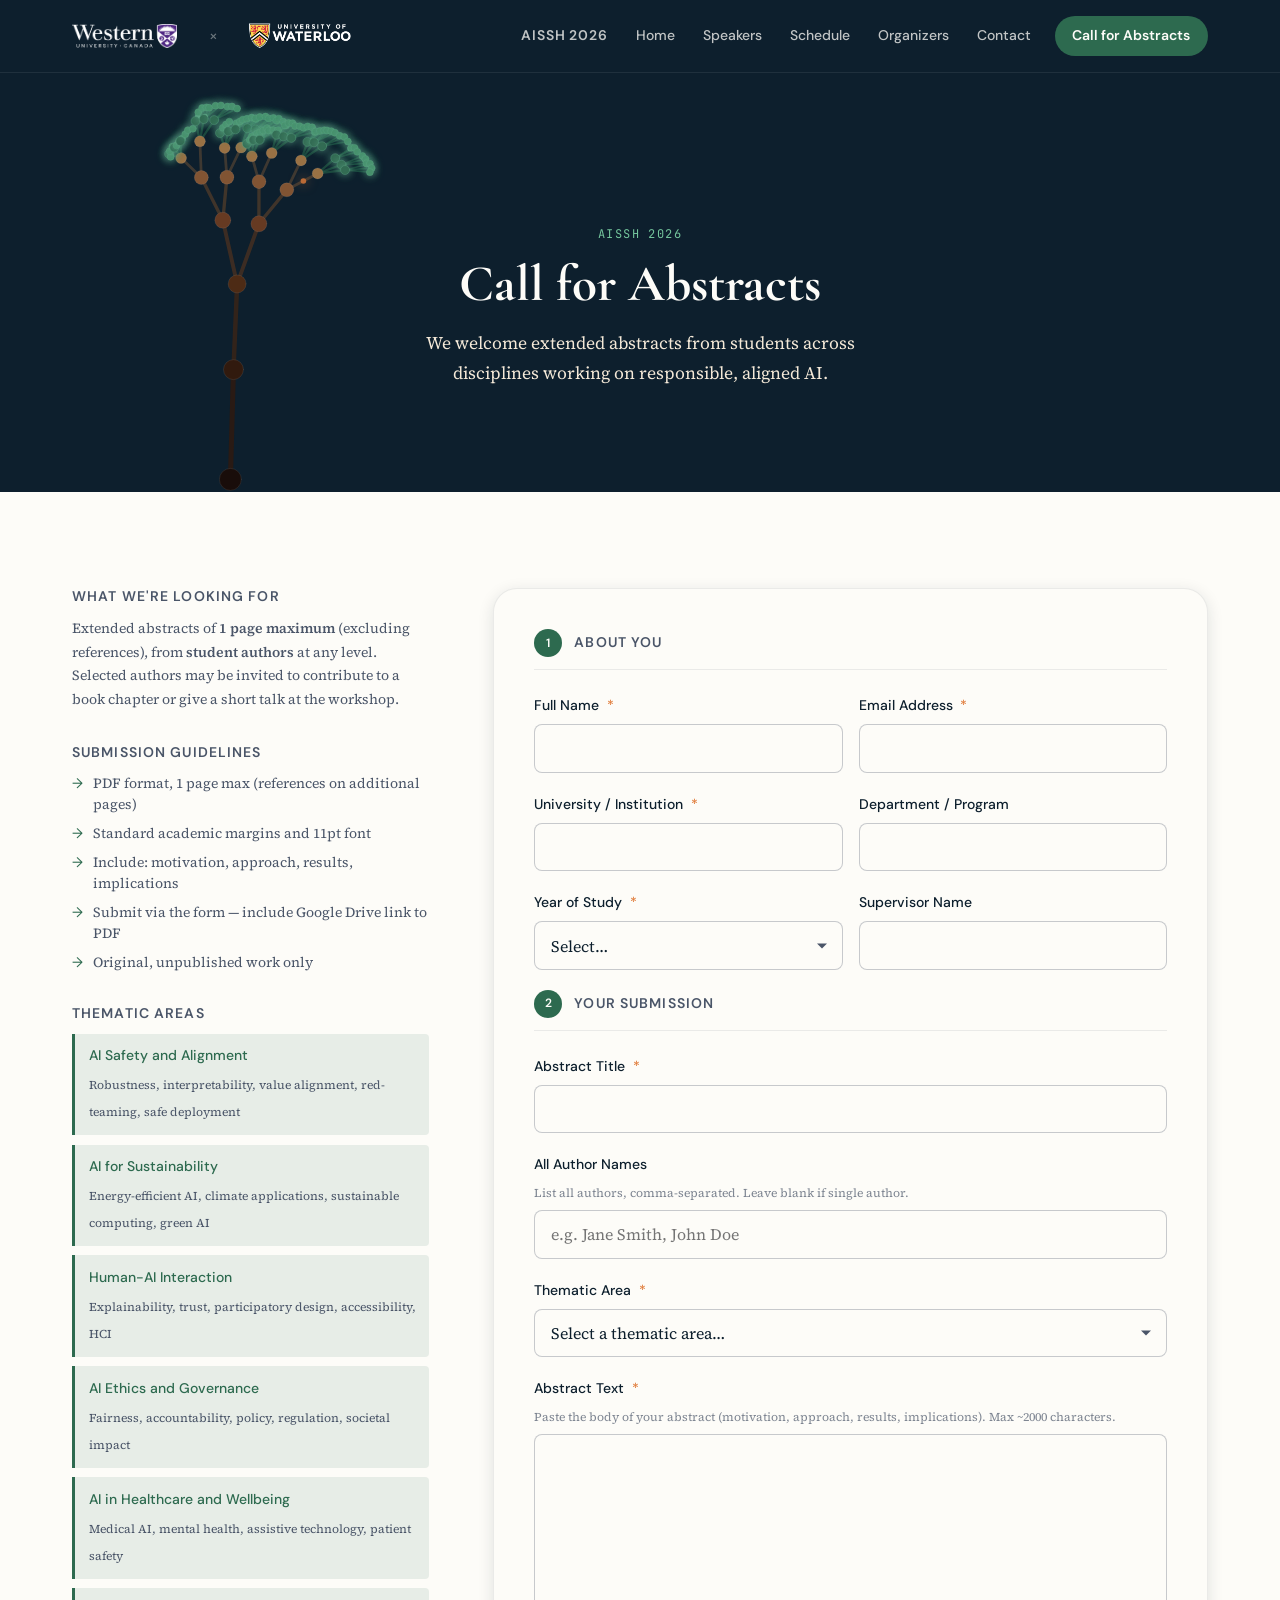
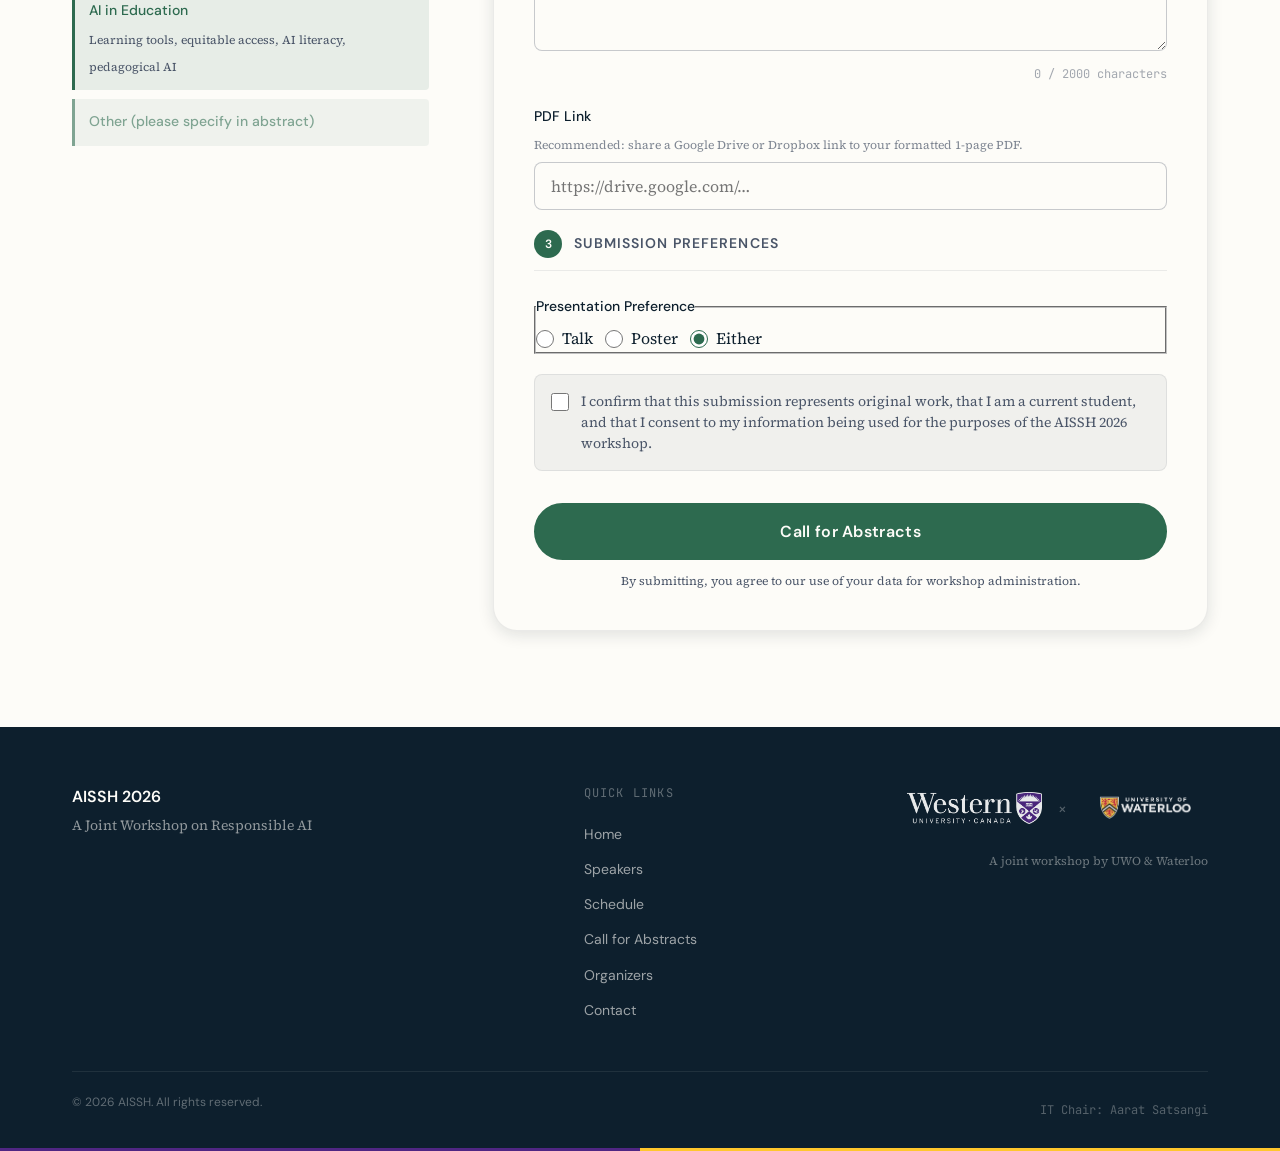
==== commit fa58c9b1: "date update" ====
--- a/call-for-abstracts.html
+++ b/call-for-abstracts.html
@@ -5,8 +5,8 @@
   <meta charset="UTF-8">
   <meta name="viewport" content="width=device-width, initial-scale=1.0">
   <meta name="description"
-    content="Call for Abstracts — submit your extended abstract to AISSH 2025. Open to students across disciplines working on AI safety, sustainability, and humanity.">
-  <title>Call for Abstracts | AISSH 2025</title>
+    content="Call for Abstracts — submit your extended abstract to AISSH 2026. Open to students across disciplines working on AI safety, sustainability, and humanity.">
+  <title>Call for Abstracts | AISSH 2026</title>
 
   <link rel="preconnect" href="https://fonts.googleapis.com">
   <link rel="preconnect" href="https://fonts.gstatic.com" crossorigin>
@@ -28,12 +28,12 @@
 
   <header class="site-header" role="banner">
     <div class="site-header__inner">
-      <a href="index.html" class="site-header__logos" aria-label="AISSH 2025 — Home">
+      <a href="index.html" class="site-header__logos" aria-label="AISSH 2026 — Home">
         <img src="assets/logos/uwo-logo-rev.png" alt="University of Western Ontario" class="site-header__logo-img">
         <span class="site-header__logo-sep" aria-hidden="true">×</span>
         <img src="assets/logos/waterloo-logo-rev.png" alt="University of Waterloo" class="site-header__logo-img">
       </a>
-      <span class="site-header__wordmark" aria-hidden="true">AISSH 2025</span>
+      <span class="site-header__wordmark" aria-hidden="true">AISSH 2026</span>
       <nav class="site-nav" aria-label="Main navigation">
         <a href="index.html" class="site-nav__link" data-nav-link>Home</a>
         <a href="speakers.html" class="site-nav__link" data-nav-link>Speakers</a>
@@ -63,7 +63,7 @@
     <div class="page-hero">
       <canvas id="tree-canvas" class="hero__canvas" aria-hidden="true"></canvas>
       <div class="container">
-        <span class="page-hero__label">AISSH 2025</span>
+        <span class="page-hero__label">AISSH 2026</span>
         <h1 class="page-hero__title">Call for Abstracts</h1>
         <p class="page-hero__subtitle">We welcome extended abstracts from students across disciplines working on
           responsible, aligned AI.</p>
@@ -277,7 +277,7 @@
                     <input type="checkbox" id="field-consent" name="consent" required aria-required="true">
                     <label for="field-consent">
                       I confirm that this submission represents original work, that I am a current student,
-                      and that I consent to my information being used for the purposes of the AISSH 2025 workshop.
+                      and that I consent to my information being used for the purposes of the AISSH 2026 workshop.
                     </label>
                   </div>
                 </div>
@@ -309,7 +309,7 @@
     <div class="container">
       <div class="site-footer__body">
         <div class="site-footer__identity">
-          <p class="site-footer__conf-name">AISSH 2025</p>
+          <p class="site-footer__conf-name">AISSH 2026</p>
           <p class="site-footer__tagline">Aligning AI for Safety, Sustainability, and Humanity</p>
         </div>
         <nav class="site-footer__nav" aria-label="Footer navigation">
@@ -333,7 +333,7 @@
         </div>
       </div>
       <div class="site-footer__bottom">
-        <p class="site-footer__copyright">© <span class="footer-year">2025</span> AISSH. All rights reserved.</p>
+        <p class="site-footer__copyright">© <span class="footer-year">2026</span> AISSH. All rights reserved.</p>
         <p class="site-footer__credit">IT Chair: Aarat Satsangi</p>
       </div>
     </div>
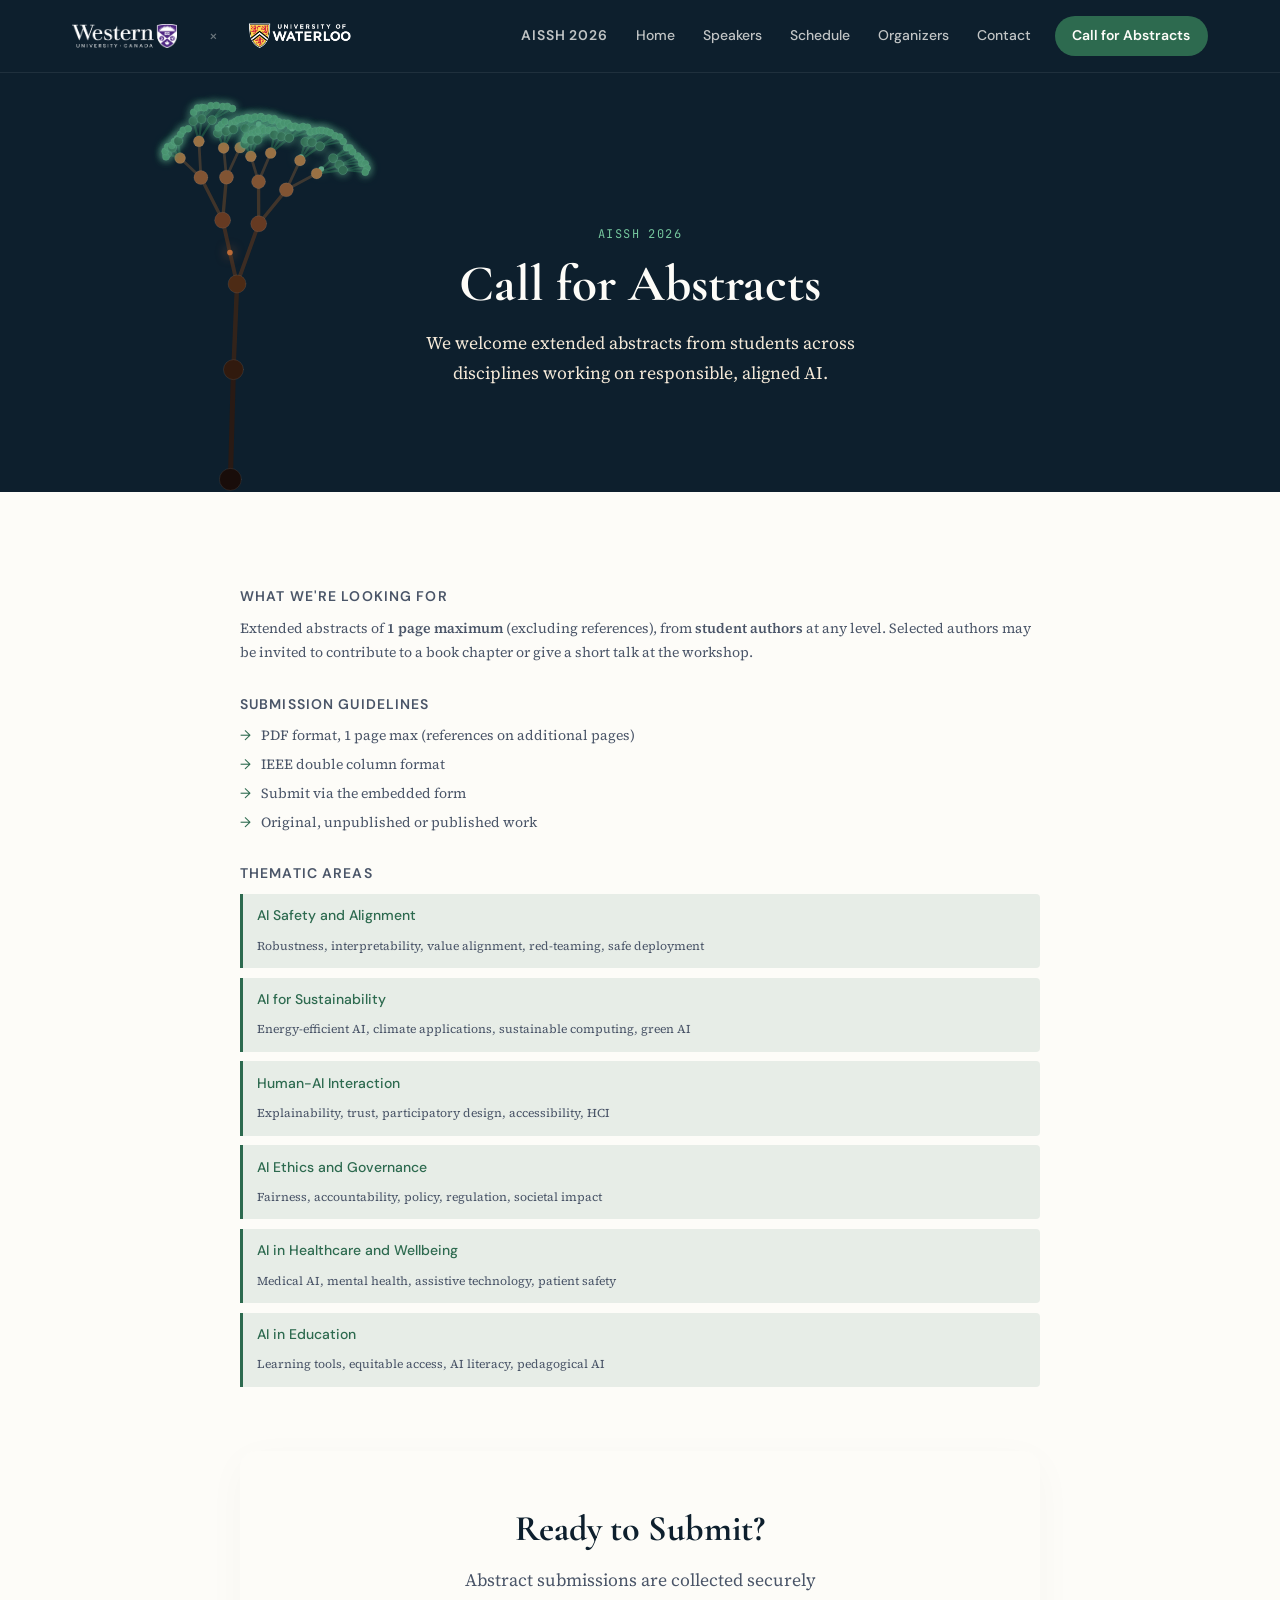
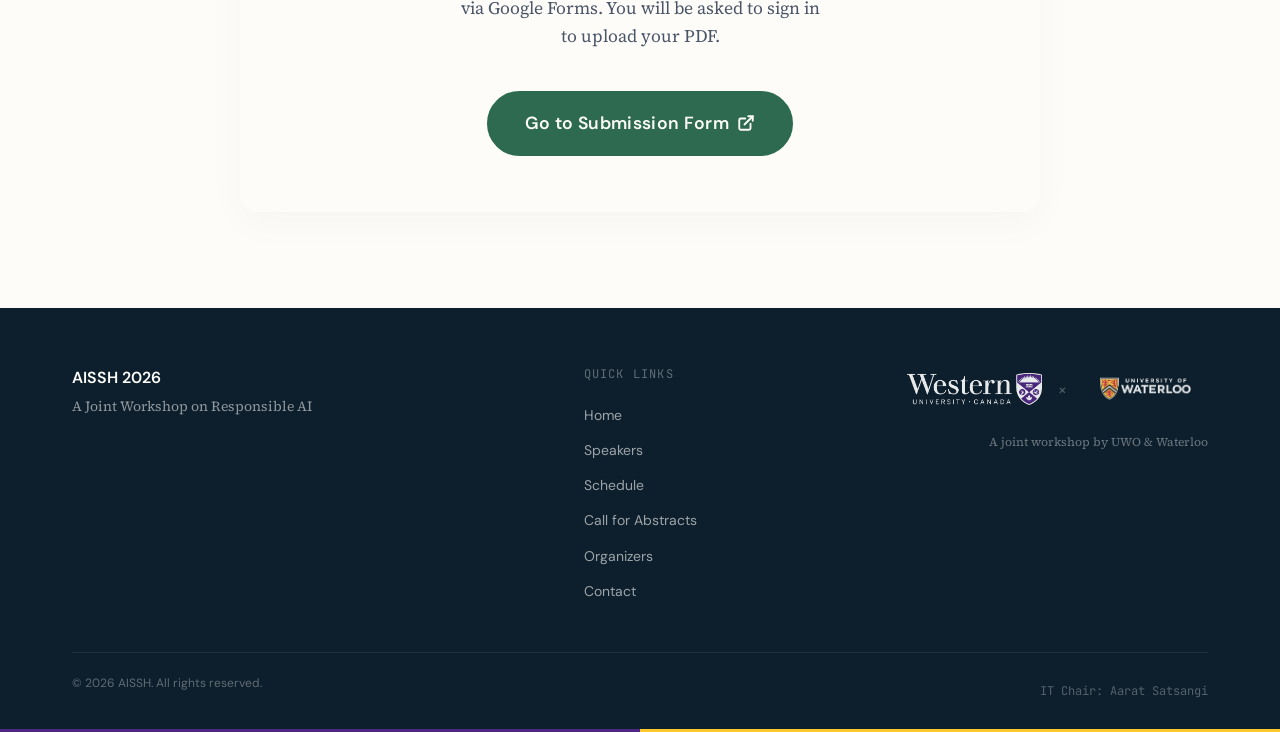
==== commit 415192b3: "pre-finalizing the website" ====
--- a/call-for-abstracts.html
+++ b/call-for-abstracts.html
@@ -72,10 +72,10 @@
 
     <section class="section" aria-label="Call for abstracts and submission form">
       <div class="container">
-        <div class="cfp-layout">
+        <div style="max-width: 800px; margin-inline: auto;">
 
-          <!-- ── Info sidebar ─────────────────────────────── -->
-          <aside aria-label="Submission information">
+          <!-- ── Info section ─────────────────────────────── -->
+          <div aria-label="Submission information">
 
             <div class="cfp-info__section reveal">
               <h2 class="cfp-info__section-title">What We're Looking For</h2>
@@ -90,14 +90,13 @@
               <h2 class="cfp-info__section-title">Submission Guidelines</h2>
               <ul class="cfp-guideline-list">
                 <li class="cfp-guideline-item">PDF format, 1 page max (references on additional pages)</li>
-                <li class="cfp-guideline-item">Standard academic margins and 11pt font</li>
-                <li class="cfp-guideline-item">Include: motivation, approach, results, implications</li>
-                <li class="cfp-guideline-item">Submit via the form — include Google Drive link to PDF</li>
-                <li class="cfp-guideline-item">Original, unpublished work only</li>
+                <li class="cfp-guideline-item">IEEE double column format</li>
+                <li class="cfp-guideline-item">Submit via the embedded form</li>
+                <li class="cfp-guideline-item">Original, unpublished or published work</li>
               </ul>
             </div>
 
-            <div class="cfp-info__section reveal anim-delay-2">
+            <div class="cfp-info__section reveal anim-delay-2" style="margin-bottom: 4rem;">
               <h2 class="cfp-info__section-title">Thematic Areas</h2>
               <div class="cfp-area-list" id="cfp-areas-list">
                 <!-- Injected by form.js reading areas.json -->
@@ -105,195 +104,22 @@
               </div>
             </div>
 
-          </aside>
+          </div>
 
-          <!-- ── Submission form ───────────────────────────── -->
-          <div>
-            <div class="submission-form-wrap reveal">
-
-              <!-- Success banner -->
-              <div id="form-success" class="form-success-banner" role="alert" aria-live="polite">
-                <svg xmlns="http://www.w3.org/2000/svg" width="20" height="20" viewBox="0 0 24 24" fill="none"
-                  stroke="currentColor" stroke-width="2" stroke-linecap="round" stroke-linejoin="round"
-                  aria-hidden="true">
-                  <polyline points="20 6 9 17 4 12" />
-                </svg>
-                <div>
-                  <strong>Your abstract has been received!</strong><br>
-                  We'll review your submission and be in touch before the notification date.
-                </div>
-              </div>
-
-              <!-- Error banner -->
-              <div id="form-error" class="form-error-banner" role="alert" aria-live="polite">
-                <svg xmlns="http://www.w3.org/2000/svg" width="20" height="20" viewBox="0 0 24 24" fill="none"
-                  stroke="currentColor" stroke-width="2" stroke-linecap="round" stroke-linejoin="round"
-                  aria-hidden="true">
-                  <circle cx="12" cy="12" r="10" />
-                  <line x1="12" y1="8" x2="12" y2="12" />
-                  <line x1="12" y1="16" x2="12.01" y2="16" />
-                </svg>
-                <div>There was an issue submitting your form. Please try again or email us directly.</div>
-              </div>
-
-              <!-- Hidden iframe for Google Forms POST -->
-              <iframe id="submission-iframe" name="submission-iframe" title="Form submission target"
-                style="display:none;" aria-hidden="true"></iframe>
-
-              <form id="submission-form" method="POST" action="" target="submission-iframe" novalidate
-                aria-label="Abstract submission form">
-
-                <!-- ① About You -->
-                <div class="form-group-header">
-                  <span class="form-group-number" aria-hidden="true">1</span>
-                  <span class="form-group-title">About You</span>
-                </div>
-
-                <div class="form-field-row">
-                  <div class="form-field">
-                    <label class="form-label" for="field-name">Full Name <span class="required"
-                        aria-hidden="true">*</span></label>
-                    <input class="form-input" type="text" id="field-name" name="entry.NAME" autocomplete="name" required
-                      aria-required="true">
-                  </div>
-                  <div class="form-field">
-                    <label class="form-label" for="field-email">Email Address <span class="required"
-                        aria-hidden="true">*</span></label>
-                    <input class="form-input" type="email" id="field-email" name="entry.EMAIL" autocomplete="email"
-                      required aria-required="true">
-                  </div>
-                </div>
-
-                <div class="form-field-row">
-                  <div class="form-field">
-                    <label class="form-label" for="field-university">University / Institution <span class="required"
-                        aria-hidden="true">*</span></label>
-                    <input class="form-input" type="text" id="field-university" name="entry.UNIVERSITY" required
-                      aria-required="true">
-                  </div>
-                  <div class="form-field">
-                    <label class="form-label" for="field-department">Department / Program</label>
-                    <input class="form-input" type="text" id="field-department" name="entry.DEPARTMENT">
-                  </div>
-                </div>
-
-                <div class="form-field-row">
-                  <div class="form-field">
-                    <label class="form-label" for="field-year">Year of Study <span class="required"
-                        aria-hidden="true">*</span></label>
-                    <div class="form-select-wrap">
-                      <select class="form-select" id="field-year" name="entry.YEAR" required aria-required="true">
-                        <option value="">Select…</option>
-                        <option value="undergrad">Undergraduate</option>
-                        <option value="masters">Master's</option>
-                        <option value="phd">PhD</option>
-                        <option value="postdoc">Postdoctoral</option>
-                      </select>
-                    </div>
-                  </div>
-                  <div class="form-field">
-                    <label class="form-label" for="field-supervisor">Supervisor Name</label>
-                    <input class="form-input" type="text" id="field-supervisor" name="entry.SUPERVISOR">
-                  </div>
-                </div>
-
-                <!-- ② Your Submission -->
-                <div class="form-group-header">
-                  <span class="form-group-number" aria-hidden="true">2</span>
-                  <span class="form-group-title">Your Submission</span>
-                </div>
-
-                <div class="form-field">
-                  <label class="form-label" for="field-abstract-title">Abstract Title <span class="required"
-                      aria-hidden="true">*</span></label>
-                  <input class="form-input" type="text" id="field-abstract-title" name="entry.ABSTRACT_TITLE" required
-                    aria-required="true">
-                </div>
-
-                <div class="form-field">
-                  <label class="form-label" for="field-author-names">All Author Names</label>
-                  <span class="form-hint">List all authors, comma-separated. Leave blank if single author.</span>
-                  <input class="form-input" type="text" id="field-author-names" name="entry.AUTHORS"
-                    placeholder="e.g. Jane Smith, John Doe">
-                </div>
-
-                <div class="form-field">
-                  <label class="form-label" for="field-area">Thematic Area <span class="required"
-                      aria-hidden="true">*</span></label>
-                  <div class="form-select-wrap">
-                    <select class="form-select" id="field-area" name="entry.AREA" required aria-required="true">
-                      <option value="">Select a thematic area…</option>
-                      <!-- Injected by form.js -->
-                    </select>
-                  </div>
-                </div>
-
-                <div class="form-field">
-                  <label class="form-label" for="field-abstract">Abstract Text <span class="required"
-                      aria-hidden="true">*</span></label>
-                  <span class="form-hint">Paste the body of your abstract (motivation, approach, results, implications).
-                    Max ~2000 characters.</span>
-                  <textarea class="form-textarea" id="field-abstract" name="entry.ABSTRACT" rows="8" required
-                    aria-required="true" aria-describedby="abstract-char-count"></textarea>
-                  <div class="form-char-counter" id="abstract-char-count" aria-live="polite">0 / 2000 characters</div>
-                </div>
-
-                <div class="form-field">
-                  <label class="form-label" for="field-pdf-link">PDF Link</label>
-                  <span class="form-hint">Recommended: share a Google Drive or Dropbox link to your formatted 1-page
-                    PDF.</span>
-                  <input class="form-input" type="url" id="field-pdf-link" name="entry.PDF_LINK"
-                    placeholder="https://drive.google.com/…">
-                </div>
-
-                <!-- ③ Preferences -->
-                <div class="form-group-header">
-                  <span class="form-group-number" aria-hidden="true">3</span>
-                  <span class="form-group-title">Submission Preferences</span>
-                </div>
-
-                <div class="form-field">
-                  <fieldset>
-                    <legend class="form-label">Presentation Preference</legend>
-                    <div class="form-radio-group" role="radiogroup">
-                      <label class="form-radio-item">
-                        <input type="radio" name="entry.PREF" value="talk" id="pref-talk">
-                        <span>Talk</span>
-                      </label>
-                      <label class="form-radio-item">
-                        <input type="radio" name="entry.PREF" value="poster" id="pref-poster">
-                        <span>Poster</span>
-                      </label>
-                      <label class="form-radio-item">
-                        <input type="radio" name="entry.PREF" value="either" id="pref-either" checked>
-                        <span>Either</span>
-                      </label>
-                    </div>
-                  </fieldset>
-                </div>
-
-                <div class="form-field">
-                  <div class="form-checkbox-item">
-                    <input type="checkbox" id="field-consent" name="consent" required aria-required="true">
-                    <label for="field-consent">
-                      I confirm that this submission represents original work, that I am a current student,
-                      and that I consent to my information being used for the purposes of the AISSH 2026 workshop.
-                    </label>
-                  </div>
-                </div>
-
-                <!-- Submit -->
-                <div class="form-submit-wrap">
-                  <button type="submit" class="btn btn-primary form-submit-btn" id="form-submit-btn">
-                    Call for Abstracts
-                  </button>
-                  <p
-                    style="font-size:var(--text-caption); color:var(--color-slate); text-align:center; line-height:1.5;">
-                    By submitting, you agree to our use of your data for workshop administration.
-                  </p>
-                </div>
-
-              </form>
+          <!-- ── Submission Link Card ───────────────────────────── -->
+          <div class="reveal anim-delay-3">
+            <div style="background-color: var(--color-white); padding: 3.5rem 2rem; border-radius: var(--radius-lg); border: 1px solid var(--color-deep-10); text-align: center; box-shadow: 0 10px 40px rgba(0,0,0,0.03);">
+              <h2 style="font-family: var(--font-display); font-size: 2.25rem; font-weight: 700; color: var(--color-deep); margin-bottom: 1rem;">Ready to Submit?</h2>
+              <p style="color: var(--color-slate); margin-bottom: 2.5rem; line-height: 1.6; font-size: 1.1rem; max-width: 40ch; margin-inline: auto;">
+                Abstract submissions are collected securely via Google Forms. You will be asked to sign in to upload your PDF.
+              </p>
+              <a href="https://docs.google.com/forms/d/e/1FAIpQLSc29Hqjt8fINBQx_fYsAO8hVOtPtOV0X7slFe8G4czQ8H5ktw/viewform?usp=dialog" 
+                 target="_blank" rel="noopener noreferrer" 
+                 class="btn btn-primary" 
+                 style="display: inline-flex; align-items: center; gap: 0.5rem; padding: 1rem 2.25rem; font-size: 1.1rem; border-radius: var(--radius-full);">
+                Go to Submission Form
+                <svg xmlns="http://www.w3.org/2000/svg" width="18" height="18" viewBox="0 0 24 24" fill="none" stroke="currentColor" stroke-width="2.5" stroke-linecap="round" stroke-linejoin="round" aria-hidden="true"><path d="M18 13v6a2 2 0 0 1-2 2H5a2 2 0 0 1-2-2V8a2 2 0 0 1 2-2h6"></path><polyline points="15 3 21 3 21 9"></polyline><line x1="10" y1="14" x2="21" y2="3"></line></svg>
+              </a>
             </div>
           </div>
 
--- a/css/layout.css
+++ b/css/layout.css
@@ -59,7 +59,8 @@
 
 .page-hero .container {
   position: relative;
-  z-index: 2;                 /* above canvas (z-index:0) */
+  z-index: 2;
+  /* above canvas (z-index:0) */
   text-align: center;
   width: 100%;
 }
@@ -89,7 +90,8 @@
   color: var(--color-sand);
   max-width: 52ch;
   line-height: var(--lh-body);
-  margin-inline: auto;        /* centre the constrained subtitle */
+  margin-inline: auto;
+  /* centre the constrained subtitle */
 }
 
 /* ——— Divider ——— */
@@ -108,23 +110,31 @@
 }
 
 .card-grid--2 {
-  grid-template-columns: repeat(2, 1fr);
+  grid-template-columns: repeat(3, 1fr);
 }
 
 .card-grid--4 {
-  grid-template-columns: repeat(4, 1fr);
+  grid-template-columns: repeat(3, 1fr);
 }
 
 /* ——— Responsive Grid Breakpoints ——— */
 @media (max-width: 1024px) {
-  .card-grid--4 { grid-template-columns: repeat(2, 1fr); }
-  .card-grid--3 { grid-template-columns: repeat(2, 1fr); }
+  .card-grid--4 {
+    grid-template-columns: repeat(3, 1fr);
+  }
+
+  .card-grid--3 {
+    grid-template-columns: repeat(3, 1fr);
+  }
 }
 
 @media (max-width: 640px) {
+
   .card-grid--4,
   .card-grid--3,
-  .card-grid--2 { grid-template-columns: 1fr; }
+  .card-grid--2 {
+    grid-template-columns: 1fr;
+  }
 }
 
 /* ——— Two Column Layout ——— */
@@ -155,9 +165,17 @@
   justify-content: space-between;
 }
 
-.flex-gap-sm { gap: 0.5rem; }
-.flex-gap-md { gap: 1rem; }
-.flex-gap-lg { gap: 1.5rem; }
+.flex-gap-sm {
+  gap: 0.5rem;
+}
+
+.flex-gap-md {
+  gap: 1rem;
+}
+
+.flex-gap-lg {
+  gap: 1.5rem;
+}
 
 /* ——— Main content offset for sticky header ——— */
 main {
@@ -167,4 +185,4 @@
 /* Home page hero doesn't need offset — it's full-viewport */
 body.page-home main {
   padding-top: 0;
-}
+}
